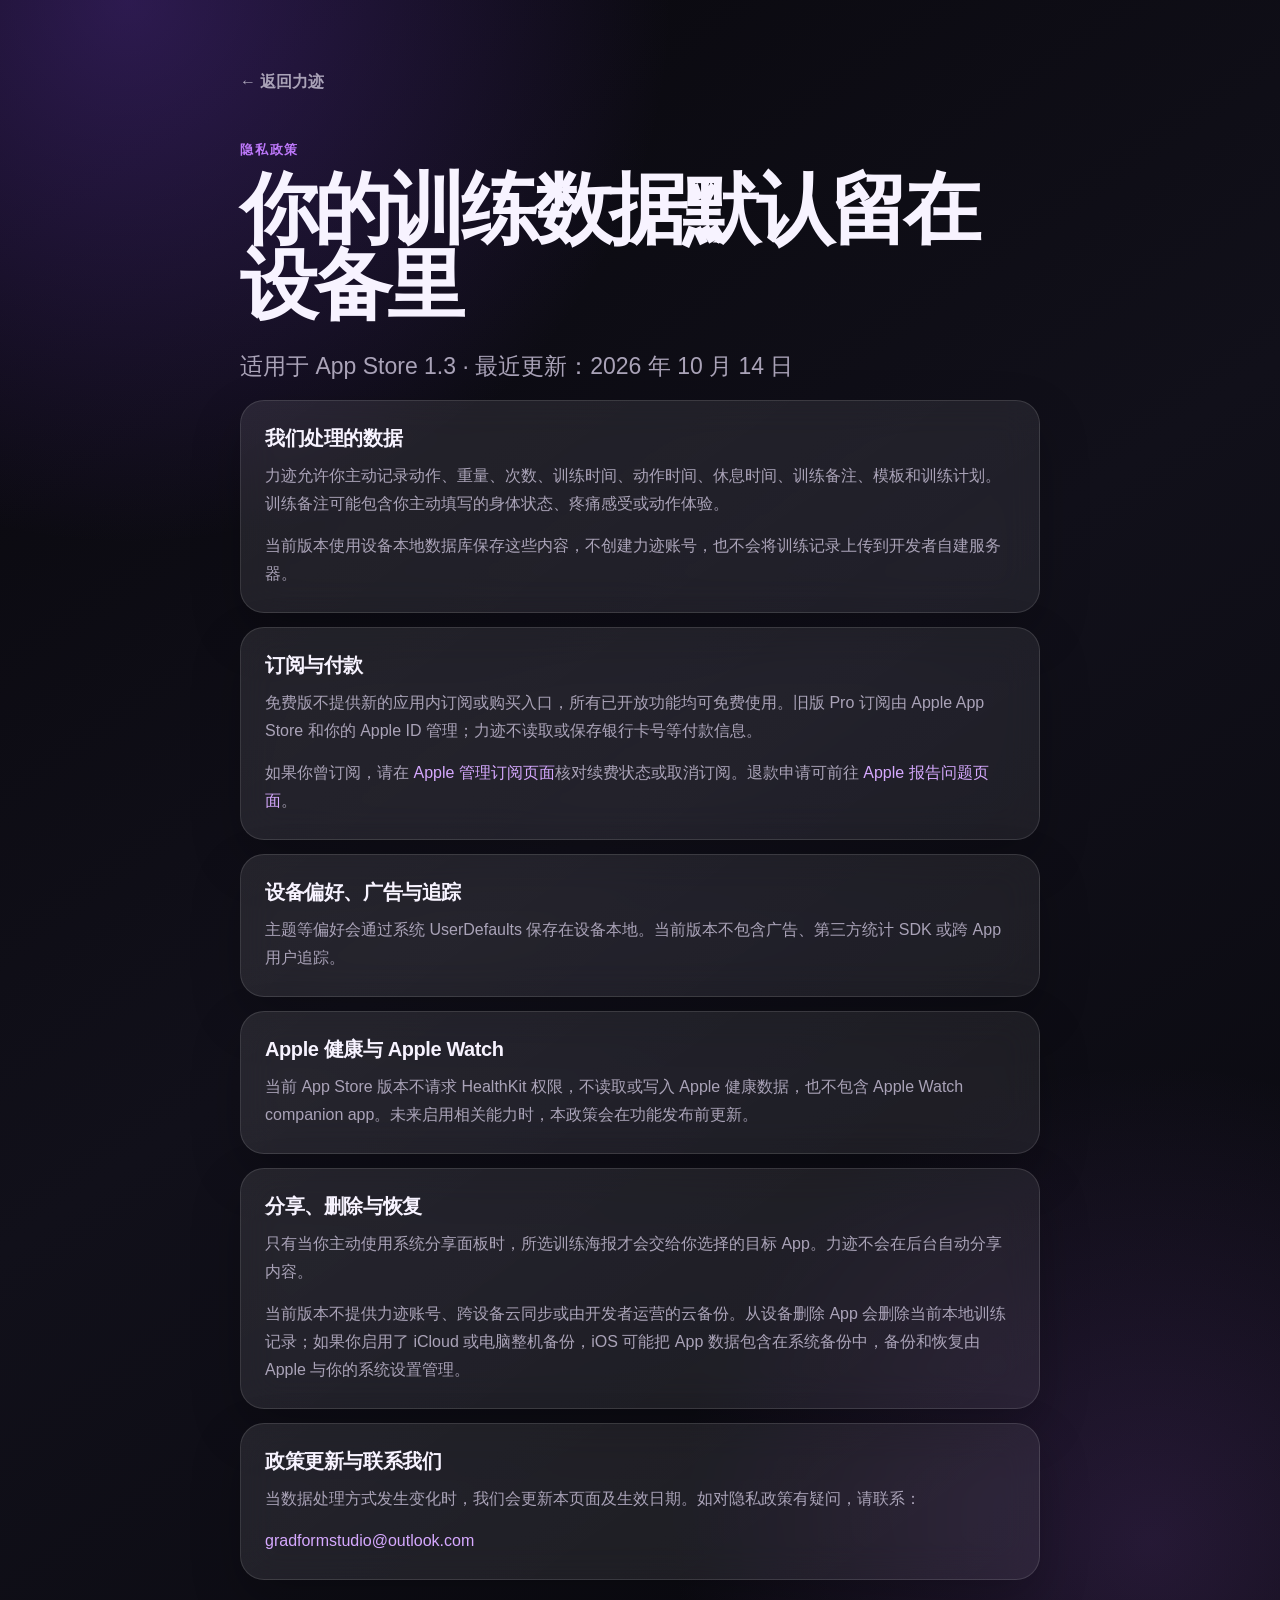
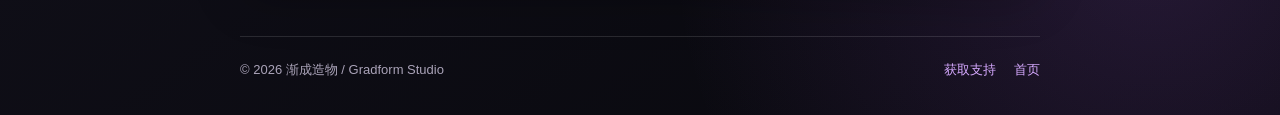
==== privacy.html @ 4d1db89f "docs(site): publish free app support pages" ====
<!doctype html>
<html lang="zh-CN">
<head>
  <meta charset="utf-8">
  <meta name="viewport" content="width=device-width, initial-scale=1">
  <meta name="color-scheme" content="dark">
  <title>隐私政策｜力迹</title>
  <meta name="description" content="力迹 App 隐私政策。">
  <link rel="stylesheet" href="site.css">
</head>
<body>
  <main class="shell document">
    <a class="back" href="index.html">← 返回力迹</a>
    <p class="eyebrow">隐私政策</p>
    <h1>你的训练数据默认留在设备里</h1>
    <p class="lead">适用于 App Store 1.3 · 最近更新：2026 年 10 月 14 日</p>

    <section class="card prose">
      <h2>我们处理的数据</h2>
      <p>力迹允许你主动记录动作、重量、次数、训练时间、动作时间、休息时间、训练备注、模板和训练计划。训练备注可能包含你主动填写的身体状态、疼痛感受或动作体验。</p>
      <p>当前版本使用设备本地数据库保存这些内容，不创建力迹账号，也不会将训练记录上传到开发者自建服务器。</p>
    </section>

    <section class="card prose">
      <h2>订阅与付款</h2>
      <p>免费版不提供新的应用内订阅或购买入口，所有已开放功能均可免费使用。旧版 Pro 订阅由 Apple App Store 和你的 Apple ID 管理；力迹不读取或保存银行卡号等付款信息。</p>
      <p>如果你曾订阅，请在 <a href="https://apps.apple.com/account/subscriptions">Apple 管理订阅页面</a>核对续费状态或取消订阅。退款申请可前往 <a href="https://reportaproblem.apple.com/">Apple 报告问题页面</a>。</p>
    </section>

    <section class="card prose">
      <h2>设备偏好、广告与追踪</h2>
      <p>主题等偏好会通过系统 UserDefaults 保存在设备本地。当前版本不包含广告、第三方统计 SDK 或跨 App 用户追踪。</p>
    </section>

    <section class="card prose">
      <h2>Apple 健康与 Apple Watch</h2>
      <p>当前 App Store 版本不请求 HealthKit 权限，不读取或写入 Apple 健康数据，也不包含 Apple Watch companion app。未来启用相关能力时，本政策会在功能发布前更新。</p>
    </section>

    <section class="card prose">
      <h2>分享、删除与恢复</h2>
      <p>只有当你主动使用系统分享面板时，所选训练海报才会交给你选择的目标 App。力迹不会在后台自动分享内容。</p>
      <p>当前版本不提供力迹账号、跨设备云同步或由开发者运营的云备份。从设备删除 App 会删除当前本地训练记录；如果你启用了 iCloud 或电脑整机备份，iOS 可能把 App 数据包含在系统备份中，备份和恢复由 Apple 与你的系统设置管理。</p>
    </section>

    <section class="card prose">
      <h2>政策更新与联系我们</h2>
      <p>当数据处理方式发生变化时，我们会更新本页面及生效日期。如对隐私政策有疑问，请联系：</p>
      <p><a href="mailto:gradformstudio@outlook.com">gradformstudio@outlook.com</a></p>
    </section>

    <footer>
      <span>© 2026 渐成造物 / Gradform Studio</span>
      <nav><a href="support.html">获取支持</a><a href="index.html">首页</a></nav>
    </footer>
  </main>
</body>
</html>
---- site.css ----
:root {
  color-scheme: dark;
  --bg: #09080e;
  --panel: rgba(255, 255, 255, 0.065);
  --panel-strong: rgba(255, 255, 255, 0.095);
  --line: rgba(255, 255, 255, 0.12);
  --text: #f7f3ff;
  --muted: #aaa3b8;
  --accent: #bd78fa;
  --accent-strong: #d6a9ff;
  font-family: -apple-system, BlinkMacSystemFont, "SF Pro Display", "PingFang SC", "Helvetica Neue", sans-serif;
}

* { box-sizing: border-box; }

body {
  margin: 0;
  min-height: 100vh;
  color: var(--text);
  background:
    radial-gradient(circle at 10% 0%, rgba(115, 62, 208, 0.34), transparent 34rem),
    radial-gradient(circle at 90% 90%, rgba(164, 94, 224, 0.18), transparent 30rem),
    linear-gradient(145deg, #08070c, #11101a 48%, #08080d);
}

a { color: var(--accent-strong); text-decoration: none; }
a:hover { color: #fff; }

.shell {
  width: min(100% - 32px, 960px);
  margin: 0 auto;
  padding: 72px 0 36px;
}

.hero { padding: 42px 0 52px; max-width: 780px; }
.document { max-width: 800px; }

.mark {
  display: grid;
  place-items: center;
  width: 74px;
  height: 74px;
  margin-bottom: 28px;
  border: 1px solid rgba(205, 155, 255, 0.32);
  border-radius: 24px;
  color: var(--accent-strong);
  background: linear-gradient(145deg, rgba(190, 116, 250, 0.24), rgba(255, 255, 255, 0.04));
  box-shadow: 0 18px 50px rgba(92, 44, 143, 0.32);
  font-weight: 900;
  letter-spacing: -4px;
}

.eyebrow {
  margin: 0 0 12px;
  color: var(--accent);
  font-size: 13px;
  font-weight: 800;
  letter-spacing: 0.14em;
  text-transform: uppercase;
}

h1 {
  margin: 0;
  max-width: 760px;
  font-size: clamp(42px, 9vw, 78px);
  line-height: 0.98;
  letter-spacing: -0.055em;
}

h2 { margin: 0 0 10px; font-size: 20px; letter-spacing: -0.02em; }

.lead {
  max-width: 700px;
  margin: 24px 0 0;
  color: var(--muted);
  font-size: clamp(18px, 3vw, 23px);
  line-height: 1.65;
}

.actions { display: flex; flex-wrap: wrap; gap: 12px; margin-top: 32px; }

.button {
  display: inline-flex;
  min-height: 48px;
  align-items: center;
  justify-content: center;
  padding: 0 20px;
  border: 1px solid var(--line);
  border-radius: 16px;
  color: var(--text);
  background: var(--panel);
  font-weight: 750;
}

.button.primary { color: #120d17; border-color: transparent; background: var(--accent-strong); }

.grid { display: grid; grid-template-columns: repeat(3, 1fr); gap: 14px; }

.card {
  padding: 24px;
  border: 1px solid var(--line);
  border-radius: 24px;
  background: linear-gradient(145deg, var(--panel-strong), var(--panel));
  box-shadow: 0 20px 50px rgba(0, 0, 0, 0.22);
  backdrop-filter: blur(18px);
}

.card p, .prose li { margin: 0; color: var(--muted); line-height: 1.75; }
.prose { margin-top: 14px; }
.prose p + p { margin-top: 14px; }

.back { display: inline-block; margin-bottom: 48px; color: var(--muted); font-weight: 700; }

.notice {
  margin-top: 18px;
  padding: 18px 20px;
  border-left: 3px solid var(--accent);
  border-radius: 0 16px 16px 0;
  color: var(--muted);
  background: rgba(189, 120, 250, 0.08);
  line-height: 1.7;
}

footer {
  display: flex;
  justify-content: space-between;
  gap: 20px;
  margin-top: 56px;
  padding-top: 24px;
  border-top: 1px solid var(--line);
  color: var(--muted);
  font-size: 13px;
}

footer nav { display: flex; gap: 18px; }

@media (max-width: 720px) {
  .shell { padding-top: 42px; }
  .hero { padding-top: 24px; }
  .grid { grid-template-columns: 1fr; }
  .card { border-radius: 20px; }
  footer { flex-direction: column; }
}
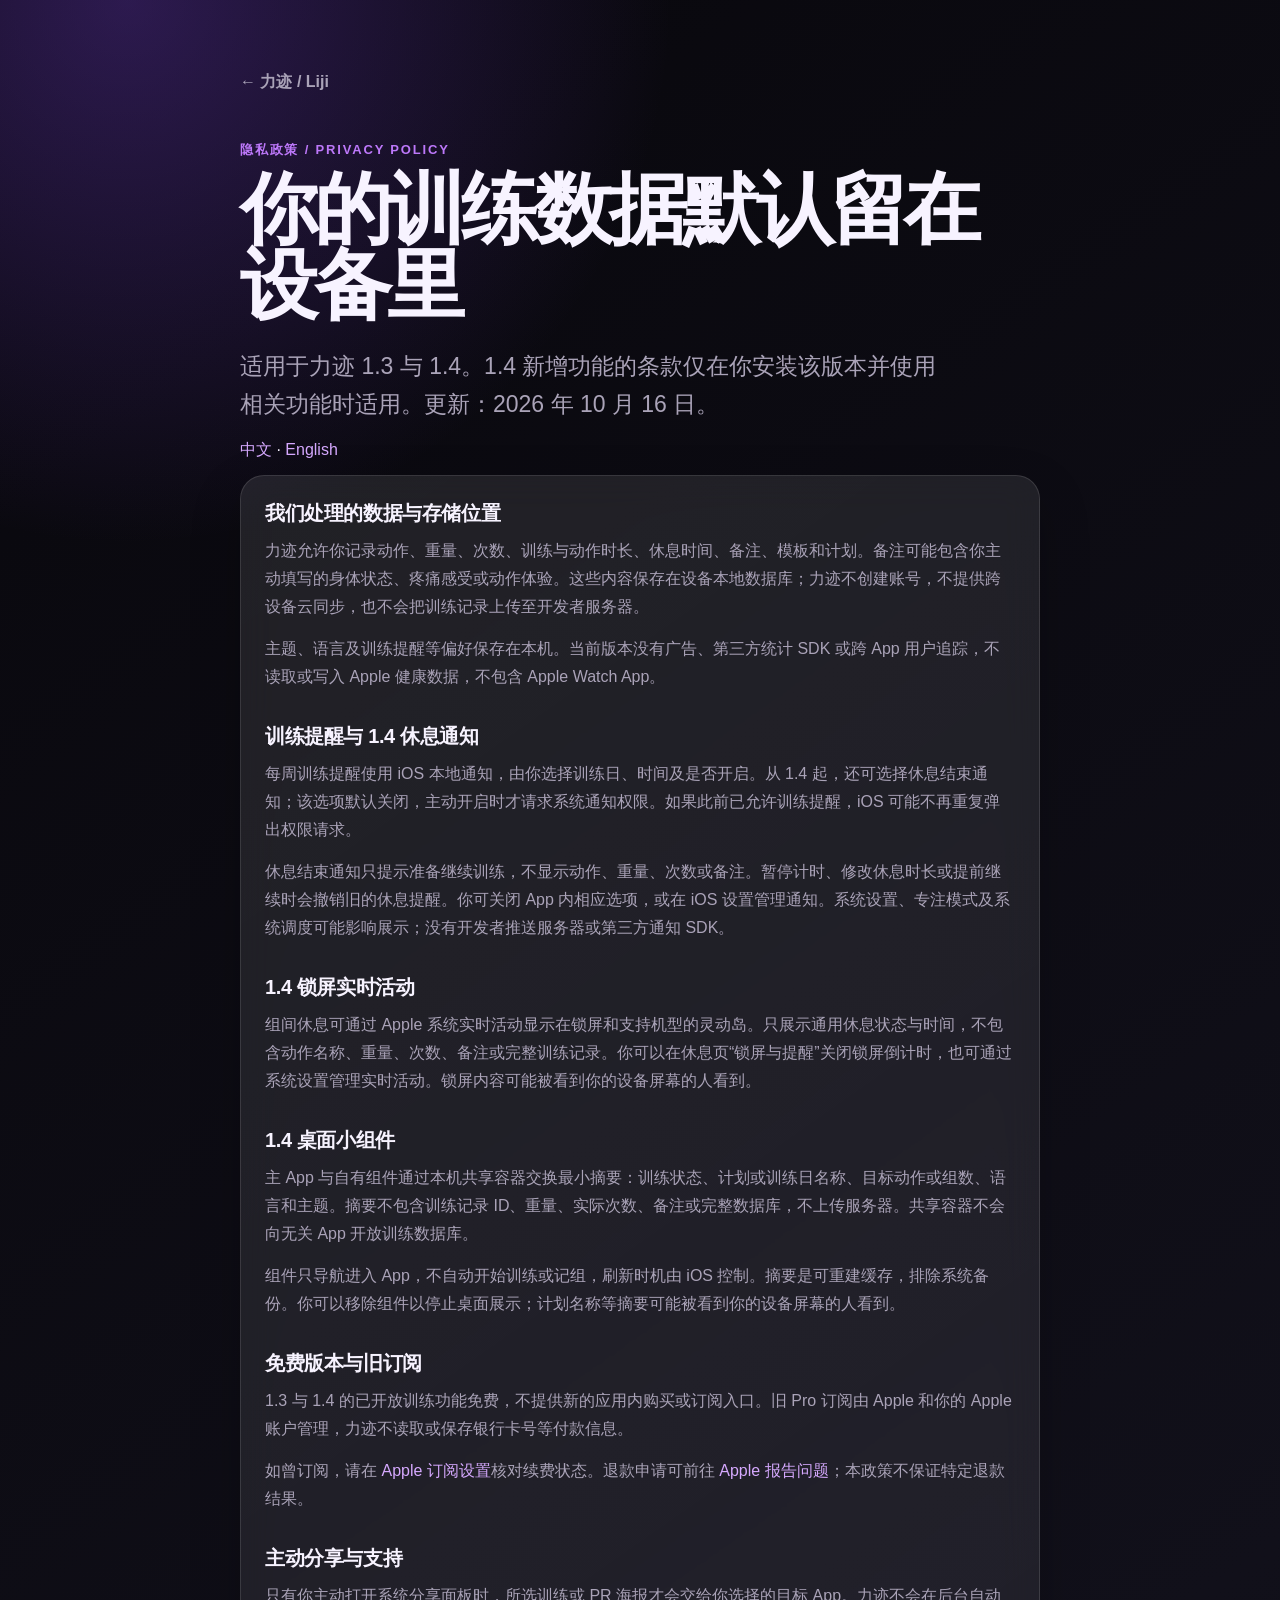
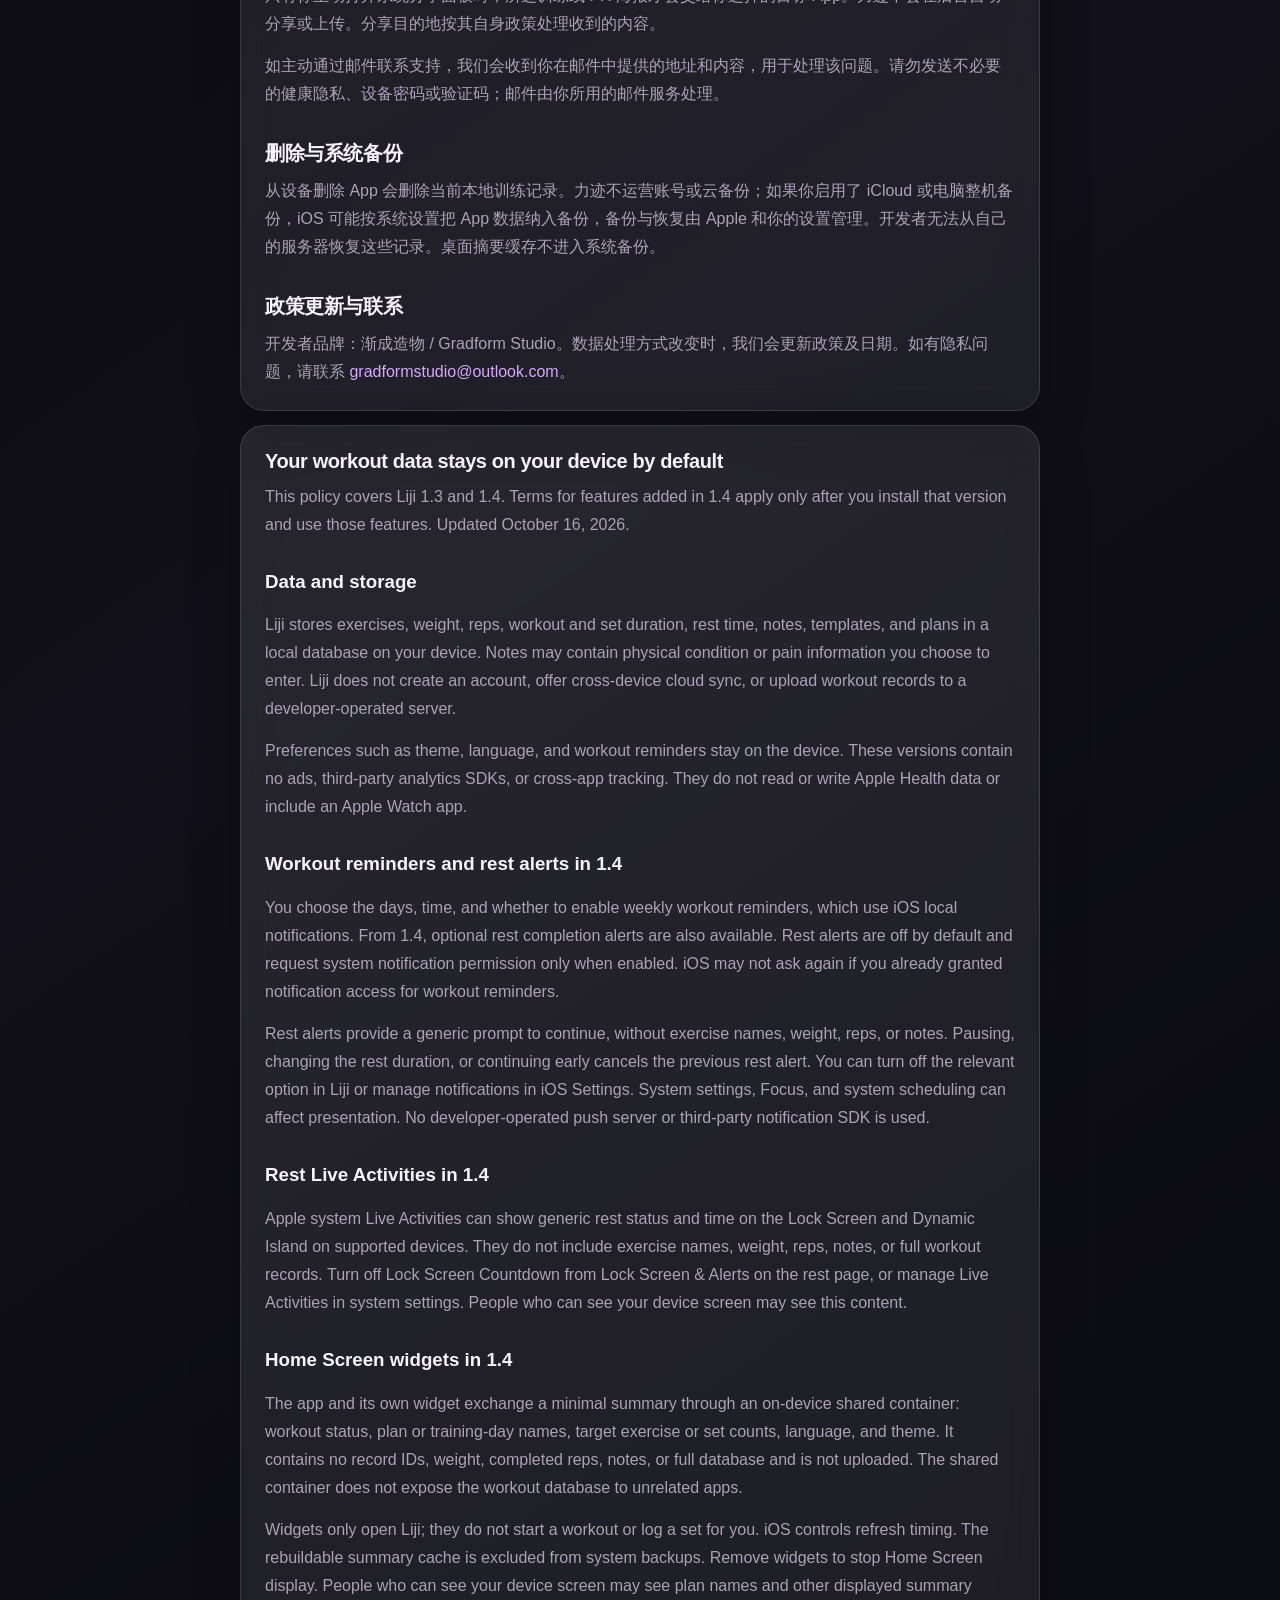
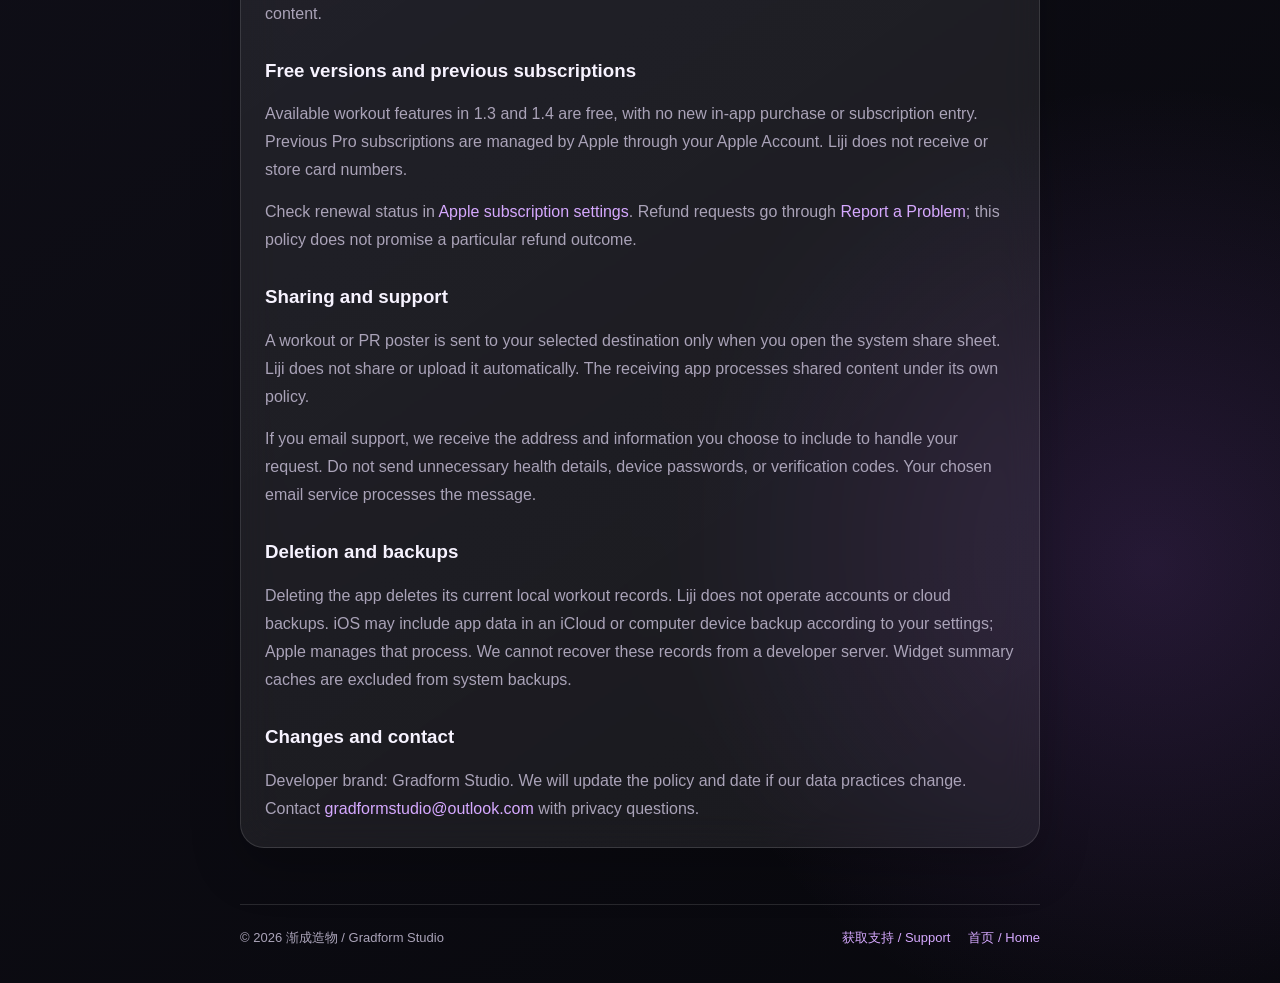
==== commit c41b17ce: "docs(privacy): cover widgets and rest activities" ====
--- a/privacy.html
+++ b/privacy.html
@@ -4,54 +4,91 @@
   <meta charset="utf-8">
   <meta name="viewport" content="width=device-width, initial-scale=1">
   <meta name="color-scheme" content="dark">
-  <title>隐私政策｜力迹</title>
-  <meta name="description" content="力迹 App 隐私政策。">
-  <link rel="stylesheet" href="site.css">
+  <title>隐私政策 / Privacy Policy｜力迹 Liji</title>
+  <meta name="description" content="力迹 Liji 1.3 与 1.4 的数据处理、桌面小组件、锁屏及通知隐私说明。">
+  <link rel="stylesheet" href="https://padepa.github.io/liji/site.css">
+  <style>
+    nav[aria-label] { margin-top: 16px; }
+    .prose h2:not(:first-child), .prose h3 { margin-top: 32px; }
+    section[id] { scroll-margin-top: 24px; }
+  </style>
 </head>
 <body>
   <main class="shell document">
-    <a class="back" href="index.html">← 返回力迹</a>
-    <p class="eyebrow">隐私政策</p>
+    <a class="back" href="https://padepa.github.io/liji/">← 力迹 / Liji</a>
+    <p class="eyebrow">隐私政策 / Privacy Policy</p>
     <h1>你的训练数据默认留在设备里</h1>
-    <p class="lead">适用于 App Store 1.3 · 最近更新：2026 年 10 月 14 日</p>
+    <p class="lead">适用于力迹 1.3 与 1.4。1.4 新增功能的条款仅在你安装该版本并使用相关功能时适用。更新：2026 年 10 月 16 日。</p>
+    <nav aria-label="语言 / Language"><a href="#chinese">中文</a> · <a href="#english">English</a></nav>
 
-    <section class="card prose">
-      <h2>我们处理的数据</h2>
-      <p>力迹允许你主动记录动作、重量、次数、训练时间、动作时间、休息时间、训练备注、模板和训练计划。训练备注可能包含你主动填写的身体状态、疼痛感受或动作体验。</p>
-      <p>当前版本使用设备本地数据库保存这些内容，不创建力迹账号，也不会将训练记录上传到开发者自建服务器。</p>
+    <section id="chinese" class="card prose" lang="zh-CN">
+      <h2>我们处理的数据与存储位置</h2>
+      <p>力迹允许你记录动作、重量、次数、训练与动作时长、休息时间、备注、模板和计划。备注可能包含你主动填写的身体状态、疼痛感受或动作体验。这些内容保存在设备本地数据库；力迹不创建账号，不提供跨设备云同步，也不会把训练记录上传至开发者服务器。</p>
+      <p>主题、语言及训练提醒等偏好保存在本机。当前版本没有广告、第三方统计 SDK 或跨 App 用户追踪，不读取或写入 Apple 健康数据，不包含 Apple Watch App。</p>
+
+      <h2>训练提醒与 1.4 休息通知</h2>
+      <p>每周训练提醒使用 iOS 本地通知，由你选择训练日、时间及是否开启。从 1.4 起，还可选择休息结束通知；该选项默认关闭，主动开启时才请求系统通知权限。如果此前已允许训练提醒，iOS 可能不再重复弹出权限请求。</p>
+      <p>休息结束通知只提示准备继续训练，不显示动作、重量、次数或备注。暂停计时、修改休息时长或提前继续时会撤销旧的休息提醒。你可关闭 App 内相应选项，或在 iOS 设置管理通知。系统设置、专注模式及系统调度可能影响展示；没有开发者推送服务器或第三方通知 SDK。</p>
+
+      <h2>1.4 锁屏实时活动</h2>
+      <p>组间休息可通过 Apple 系统实时活动显示在锁屏和支持机型的灵动岛。只展示通用休息状态与时间，不包含动作名称、重量、次数、备注或完整训练记录。你可以在休息页“锁屏与提醒”关闭锁屏倒计时，也可通过系统设置管理实时活动。锁屏内容可能被看到你的设备屏幕的人看到。</p>
+
+      <h2>1.4 桌面小组件</h2>
+      <p>主 App 与自有组件通过本机共享容器交换最小摘要：训练状态、计划或训练日名称、目标动作或组数、语言和主题。摘要不包含训练记录 ID、重量、实际次数、备注或完整数据库，不上传服务器。共享容器不会向无关 App 开放训练数据库。</p>
+      <p>组件只导航进入 App，不自动开始训练或记组，刷新时机由 iOS 控制。摘要是可重建缓存，排除系统备份。你可以移除组件以停止桌面展示；计划名称等摘要可能被看到你的设备屏幕的人看到。</p>
+
+      <h2>免费版本与旧订阅</h2>
+      <p>1.3 与 1.4 的已开放训练功能免费，不提供新的应用内购买或订阅入口。旧 Pro 订阅由 Apple 和你的 Apple 账户管理，力迹不读取或保存银行卡号等付款信息。</p>
+      <p>如曾订阅，请在 <a href="https://apps.apple.com/account/subscriptions">Apple 订阅设置</a>核对续费状态。退款申请可前往 <a href="https://reportaproblem.apple.com/">Apple 报告问题</a>；本政策不保证特定退款结果。</p>
+
+      <h2>主动分享与支持</h2>
+      <p>只有你主动打开系统分享面板时，所选训练或 PR 海报才会交给你选择的目标 App。力迹不会在后台自动分享或上传。分享目的地按其自身政策处理收到的内容。</p>
+      <p>如主动通过邮件联系支持，我们会收到你在邮件中提供的地址和内容，用于处理该问题。请勿发送不必要的健康隐私、设备密码或验证码；邮件由你所用的邮件服务处理。</p>
+
+      <h2>删除与系统备份</h2>
+      <p>从设备删除 App 会删除当前本地训练记录。力迹不运营账号或云备份；如果你启用了 iCloud 或电脑整机备份，iOS 可能按系统设置把 App 数据纳入备份，备份与恢复由 Apple 和你的设置管理。开发者无法从自己的服务器恢复这些记录。桌面摘要缓存不进入系统备份。</p>
+
+      <h2>政策更新与联系</h2>
+      <p>开发者品牌：渐成造物 / Gradform Studio。数据处理方式改变时，我们会更新政策及日期。如有隐私问题，请联系 <a href="mailto:gradformstudio@outlook.com">gradformstudio@outlook.com</a>。</p>
     </section>
 
-    <section class="card prose">
-      <h2>订阅与付款</h2>
-      <p>免费版不提供新的应用内订阅或购买入口，所有已开放功能均可免费使用。旧版 Pro 订阅由 Apple App Store 和你的 Apple ID 管理；力迹不读取或保存银行卡号等付款信息。</p>
-      <p>如果你曾订阅，请在 <a href="https://apps.apple.com/account/subscriptions">Apple 管理订阅页面</a>核对续费状态或取消订阅。退款申请可前往 <a href="https://reportaproblem.apple.com/">Apple 报告问题页面</a>。</p>
-    </section>
+    <section id="english" class="card prose" lang="en">
+      <h2>Your workout data stays on your device by default</h2>
+      <p>This policy covers Liji 1.3 and 1.4. Terms for features added in 1.4 apply only after you install that version and use those features. Updated October 16, 2026.</p>
 
-    <section class="card prose">
-      <h2>设备偏好、广告与追踪</h2>
-      <p>主题等偏好会通过系统 UserDefaults 保存在设备本地。当前版本不包含广告、第三方统计 SDK 或跨 App 用户追踪。</p>
-    </section>
+      <h3>Data and storage</h3>
+      <p>Liji stores exercises, weight, reps, workout and set duration, rest time, notes, templates, and plans in a local database on your device. Notes may contain physical condition or pain information you choose to enter. Liji does not create an account, offer cross-device cloud sync, or upload workout records to a developer-operated server.</p>
+      <p>Preferences such as theme, language, and workout reminders stay on the device. These versions contain no ads, third-party analytics SDKs, or cross-app tracking. They do not read or write Apple Health data or include an Apple Watch app.</p>
 
-    <section class="card prose">
-      <h2>Apple 健康与 Apple Watch</h2>
-      <p>当前 App Store 版本不请求 HealthKit 权限，不读取或写入 Apple 健康数据，也不包含 Apple Watch companion app。未来启用相关能力时，本政策会在功能发布前更新。</p>
-    </section>
+      <h3>Workout reminders and rest alerts in 1.4</h3>
+      <p>You choose the days, time, and whether to enable weekly workout reminders, which use iOS local notifications. From 1.4, optional rest completion alerts are also available. Rest alerts are off by default and request system notification permission only when enabled. iOS may not ask again if you already granted notification access for workout reminders.</p>
+      <p>Rest alerts provide a generic prompt to continue, without exercise names, weight, reps, or notes. Pausing, changing the rest duration, or continuing early cancels the previous rest alert. You can turn off the relevant option in Liji or manage notifications in iOS Settings. System settings, Focus, and system scheduling can affect presentation. No developer-operated push server or third-party notification SDK is used.</p>
 
-    <section class="card prose">
-      <h2>分享、删除与恢复</h2>
-      <p>只有当你主动使用系统分享面板时，所选训练海报才会交给你选择的目标 App。力迹不会在后台自动分享内容。</p>
-      <p>当前版本不提供力迹账号、跨设备云同步或由开发者运营的云备份。从设备删除 App 会删除当前本地训练记录；如果你启用了 iCloud 或电脑整机备份，iOS 可能把 App 数据包含在系统备份中，备份和恢复由 Apple 与你的系统设置管理。</p>
-    </section>
+      <h3>Rest Live Activities in 1.4</h3>
+      <p>Apple system Live Activities can show generic rest status and time on the Lock Screen and Dynamic Island on supported devices. They do not include exercise names, weight, reps, notes, or full workout records. Turn off Lock Screen Countdown from Lock Screen &amp; Alerts on the rest page, or manage Live Activities in system settings. People who can see your device screen may see this content.</p>
 
-    <section class="card prose">
-      <h2>政策更新与联系我们</h2>
-      <p>当数据处理方式发生变化时，我们会更新本页面及生效日期。如对隐私政策有疑问，请联系：</p>
-      <p><a href="mailto:gradformstudio@outlook.com">gradformstudio@outlook.com</a></p>
+      <h3>Home Screen widgets in 1.4</h3>
+      <p>The app and its own widget exchange a minimal summary through an on-device shared container: workout status, plan or training-day names, target exercise or set counts, language, and theme. It contains no record IDs, weight, completed reps, notes, or full database and is not uploaded. The shared container does not expose the workout database to unrelated apps.</p>
+      <p>Widgets only open Liji; they do not start a workout or log a set for you. iOS controls refresh timing. The rebuildable summary cache is excluded from system backups. Remove widgets to stop Home Screen display. People who can see your device screen may see plan names and other displayed summary content.</p>
+
+      <h3>Free versions and previous subscriptions</h3>
+      <p>Available workout features in 1.3 and 1.4 are free, with no new in-app purchase or subscription entry. Previous Pro subscriptions are managed by Apple through your Apple Account. Liji does not receive or store card numbers.</p>
+      <p>Check renewal status in <a href="https://apps.apple.com/account/subscriptions">Apple subscription settings</a>. Refund requests go through <a href="https://reportaproblem.apple.com/">Report a Problem</a>; this policy does not promise a particular refund outcome.</p>
+
+      <h3>Sharing and support</h3>
+      <p>A workout or PR poster is sent to your selected destination only when you open the system share sheet. Liji does not share or upload it automatically. The receiving app processes shared content under its own policy.</p>
+      <p>If you email support, we receive the address and information you choose to include to handle your request. Do not send unnecessary health details, device passwords, or verification codes. Your chosen email service processes the message.</p>
+
+      <h3>Deletion and backups</h3>
+      <p>Deleting the app deletes its current local workout records. Liji does not operate accounts or cloud backups. iOS may include app data in an iCloud or computer device backup according to your settings; Apple manages that process. We cannot recover these records from a developer server. Widget summary caches are excluded from system backups.</p>
+
+      <h3>Changes and contact</h3>
+      <p>Developer brand: Gradform Studio. We will update the policy and date if our data practices change. Contact <a href="mailto:gradformstudio@outlook.com">gradformstudio@outlook.com</a> with privacy questions.</p>
     </section>
 
     <footer>
       <span>© 2026 渐成造物 / Gradform Studio</span>
-      <nav><a href="support.html">获取支持</a><a href="index.html">首页</a></nav>
+      <nav><a href="https://padepa.github.io/liji/support.html">获取支持 / Support</a><a href="https://padepa.github.io/liji/">首页 / Home</a></nav>
     </footer>
   </main>
 </body>
